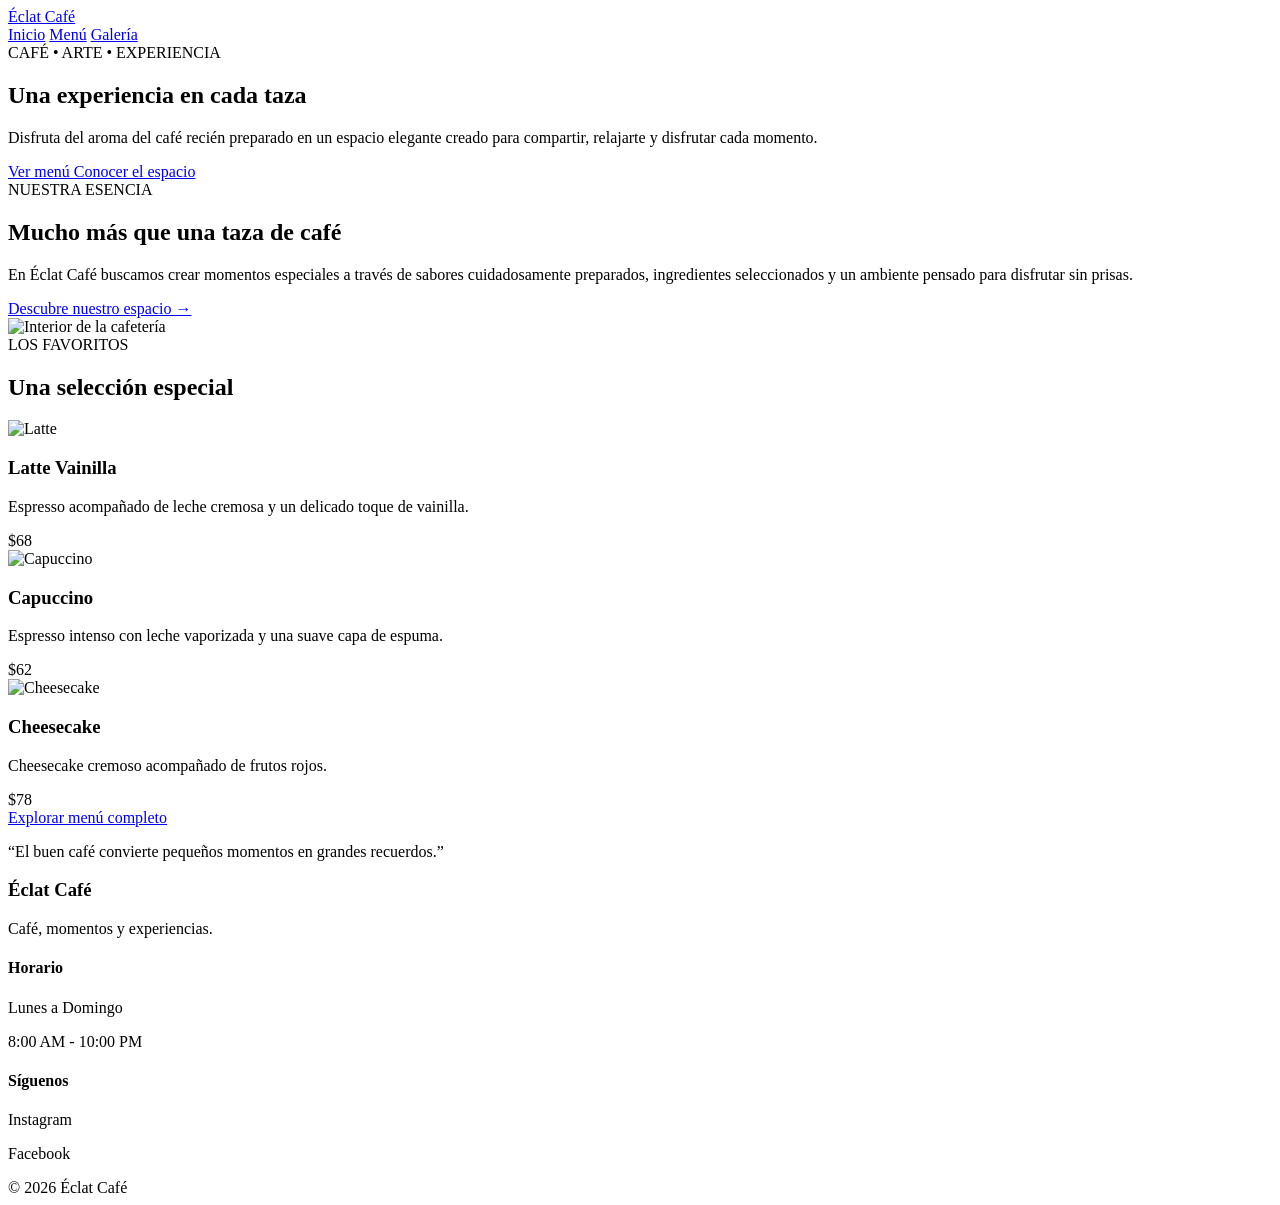
==== index.html @ a0371675 "Create estroctura inicial del proyecto" ====
<!DOCTYPE html>
<html lang="es">
<head>
    <meta charset="UTF-8">
    <meta name="viewport" content="width=device-width, initial-scale=1.0">
    <title>Éclat Café | Inicio</title>

    <link rel="stylesheet" href="css/estilos.css">
</head>

<body>

<header class="header">

    <a href="index.html" class="logo">
        Éclat Café
    </a>

    <nav class="navbar">
        <a href="index.html" class="activo">Inicio</a>
        <a href="menu.html">Menú</a>
        <a href="galeria.html">Galería</a>
    </nav>

</header>

<main>

    <section class="hero">

        <div class="hero-contenido">

            <span class="hero-etiqueta">
                CAFÉ • ARTE • EXPERIENCIA
            </span>

            <h1>
                Una experiencia en cada taza
            </h1>

            <p>
                Disfruta del aroma del café recién preparado
                en un espacio elegante creado para compartir,
                relajarte y disfrutar cada momento.
            </p>

            <div class="hero-botones">

                <a href="menu.html" class="btn-principal">
                    Ver menú
                </a>

                <a href="galeria.html" class="btn-secundario">
                    Conocer el espacio
                </a>

            </div>

        </div>

    </section>

    <section class="bienvenida">

        <div class="bienvenida-texto">

            <span class="titulo-pequeno">
                NUESTRA ESENCIA
            </span>

            <h2>
                Mucho más que una taza de café
            </h2>

            <p>
                En Éclat Café buscamos crear momentos especiales
                a través de sabores cuidadosamente preparados,
                ingredientes seleccionados y un ambiente pensado
                para disfrutar sin prisas.
            </p>

            <a href="galeria.html" class="enlace">
                Descubre nuestro espacio →
            </a>

        </div>

        <div class="bienvenida-imagen">
            <img src="img/interior.jpg" alt="Interior de la cafetería">
        </div>

    </section>

    <section class="destacados">

        <span class="titulo-pequeno">
            LOS FAVORITOS
        </span>

        <h2>
            Una selección especial
        </h2>

        <div class="productos">

            <article class="producto">

                <img src="img/cafe1.jpg" alt="Latte">

                <div class="producto-info">

                    <h3>Latte Vainilla</h3>

                    <p>
                        Espresso acompañado de leche cremosa
                        y un delicado toque de vainilla.
                    </p>

                    <span>$68</span>

                </div>

            </article>

            <article class="producto">

                <img src="img/cafe2.jpg" alt="Capuccino">

                <div class="producto-info">

                    <h3>Capuccino</h3>

                    <p>
                        Espresso intenso con leche vaporizada
                        y una suave capa de espuma.
                    </p>

                    <span>$62</span>

                </div>

            </article>

            <article class="producto">

                <img src="img/postre1.jpg" alt="Cheesecake">

                <div class="producto-info">

                    <h3>Cheesecake</h3>

                    <p>
                        Cheesecake cremoso acompañado
                        de frutos rojos.
                    </p>

                    <span>$78</span>

                </div>

            </article>

        </div>

        <a href="menu.html" class="btn-principal boton-menu">
            Explorar menú completo
        </a>

    </section>

    <section class="frase">

        <p>
            “El buen café convierte pequeños momentos
            en grandes recuerdos.”
        </p>

    </section>

</main>

<footer>

    <div class="footer-contenido">

        <div>
            <h3>Éclat Café</h3>

            <p>
                Café, momentos y experiencias.
            </p>
        </div>

        <div>
            <h4>Horario</h4>

            <p>Lunes a Domingo</p>
            <p>8:00 AM - 10:00 PM</p>
        </div>

        <div>
            <h4>Síguenos</h4>

            <p>Instagram</p>
            <p>Facebook</p>
        </div>

    </div>

    <div class="copyright">
        © 2026 Éclat Café
    </div>

</footer>

<script src="js/script.js"></script>

</body>
</html>
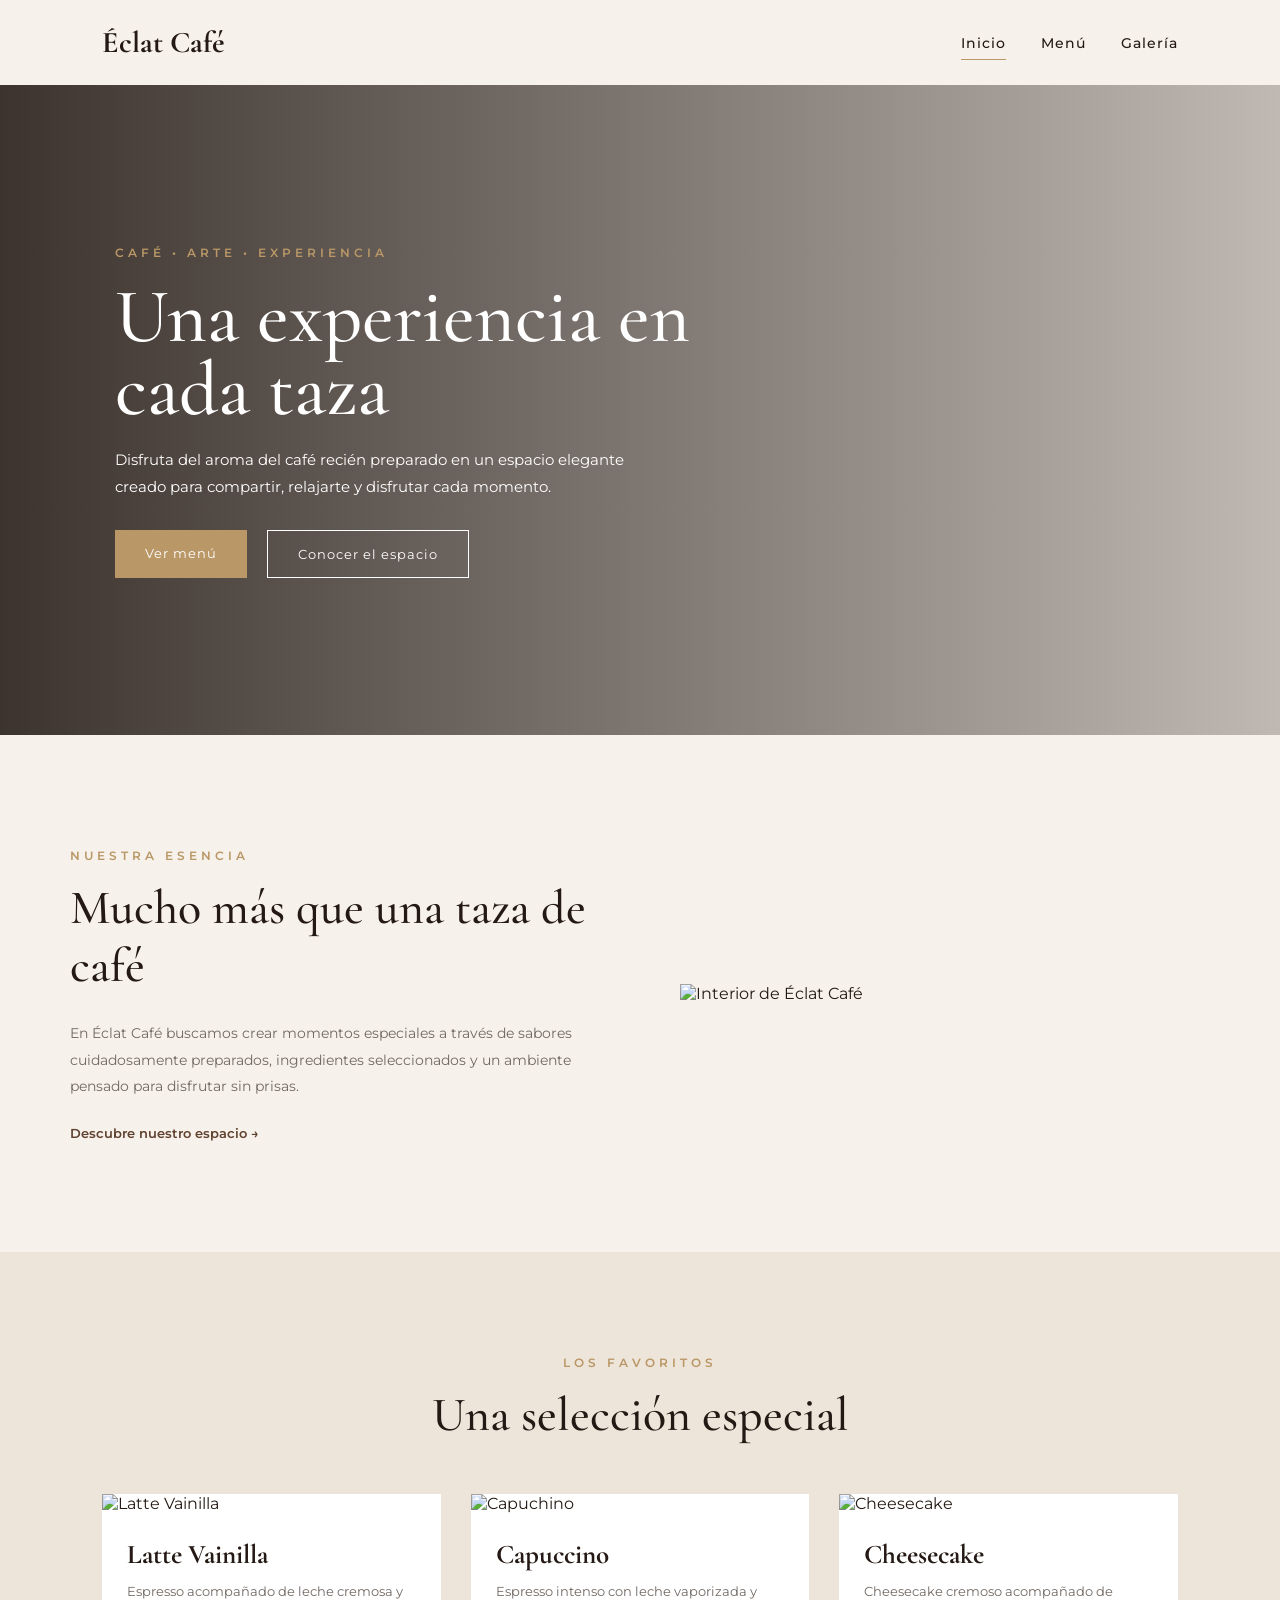
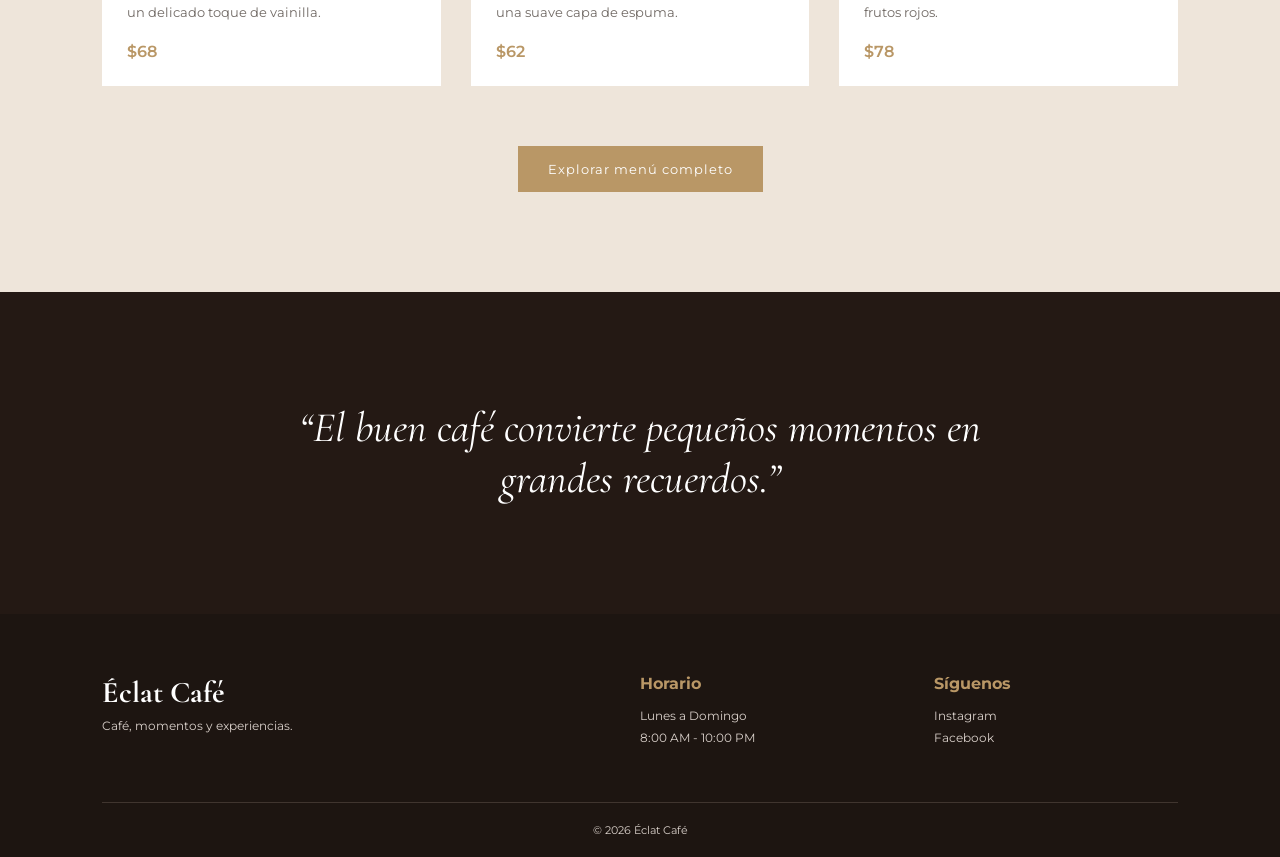
==== commit 861327d2: "Actualiza pagina de inicio e imagenes" ====
--- a/index.html
+++ b/index.html
@@ -85,8 +85,8 @@
 
         </div>
 
-        <div class="bienvenida-imagen">
-            <img src="img/interior.jpg" alt="Interior de la cafetería">
+        <div class="bienvenida-imagen"> 
+            <img src="img/inicio-interior.jpg" alt="Interior de Éclat Café"> 
         </div>
 
     </section>
@@ -105,7 +105,7 @@
 
             <article class="producto">
 
-                <img src="img/cafe1.jpg" alt="Latte">
+                <img src="img/inicio-latte.jpg" alt="Latte Vainilla">
 
                 <div class="producto-info">
 
@@ -124,7 +124,7 @@
 
             <article class="producto">
 
-                <img src="img/cafe2.jpg" alt="Capuccino">
+                <img src="img/inicio-capuchino.jpg" alt="Capuchino">
 
                 <div class="producto-info">
 
@@ -143,7 +143,7 @@
 
             <article class="producto">
 
-                <img src="img/postre1.jpg" alt="Cheesecake">
+                <img src="img/inicio-cheesecake.jpg" alt="Cheesecake">
 
                 <div class="producto-info">
 
--- a/css/estilos.css
+++ b/css/estilos.css
@@ -0,0 +1,596 @@
+@import url('https://fonts.googleapis.com/css2?family=Cormorant+Garamond:wght@400;500;600;700&family=Montserrat:wght@300;400;500;600&display=swap');
+
+:root {
+    --cafe-oscuro: #241914;
+    --cafe: #60412f;
+    --beige: #d5c2aa;
+    --crema: #f6f1ea;
+    --dorado: #b99766;
+    --blanco: #ffffff;
+    --gris: #706964;
+}
+
+* {
+    margin: 0;
+    padding: 0;
+    box-sizing: border-box;
+}
+
+html {
+    scroll-behavior: smooth;
+}
+
+body {
+    background: var(--crema);
+    color: var(--cafe-oscuro);
+    font-family: 'Montserrat', sans-serif;
+}
+
+/* HEADER */
+
+.header {
+    width: 100%;
+    height: 85px;
+
+    display: flex;
+    justify-content: space-between;
+    align-items: center;
+
+    padding: 0 8%;
+
+    background: var(--crema);
+}
+
+.logo {
+    font-family: 'Cormorant Garamond', serif;
+
+    font-size: 30px;
+    font-weight: 700;
+
+    color: var(--cafe-oscuro);
+    text-decoration: none;
+}
+
+.navbar {
+    display: flex;
+    gap: 35px;
+}
+
+.navbar a {
+    position: relative;
+
+    color: var(--cafe-oscuro);
+    text-decoration: none;
+
+    font-size: 14px;
+    font-weight: 500;
+
+    letter-spacing: 1px;
+}
+
+.navbar a::after {
+    content: "";
+
+    position: absolute;
+
+    width: 0;
+    height: 1px;
+
+    bottom: -8px;
+    left: 0;
+
+    background: var(--dorado);
+
+    transition: .3s;
+}
+
+.navbar a:hover::after,
+.navbar .activo::after {
+    width: 100%;
+}
+
+/* HERO */
+
+.hero {
+    min-height: 650px;
+
+    display: flex;
+    align-items: center;
+
+    padding: 0 9%;
+
+    background:
+        linear-gradient(
+            90deg,
+            rgba(28, 18, 13, .85),
+            rgba(28, 18, 13, .25)
+        ),
+        url("../img/portada.jpg");
+
+    background-position: center;
+    background-size: cover;
+}
+
+.hero-contenido {
+    max-width: 650px;
+    color: white;
+}
+
+.hero-etiqueta,
+.titulo-pequeno {
+    color: var(--dorado);
+
+    font-size: 12px;
+
+    letter-spacing: 4px;
+    font-weight: 600;
+}
+
+.hero h1 {
+    margin: 20px 0;
+
+    font-family: 'Cormorant Garamond', serif;
+
+    font-size: clamp(55px, 6vw, 85px);
+    font-weight: 500;
+
+    line-height: .95;
+}
+
+.hero p {
+    max-width: 540px;
+
+    margin-bottom: 30px;
+
+    line-height: 1.8;
+
+    font-size: 15px;
+}
+
+.hero-botones {
+    display: flex;
+    gap: 20px;
+}
+
+/* BOTONES */
+
+.btn-principal,
+.btn-secundario {
+    display: inline-block;
+
+    padding: 15px 30px;
+
+    text-decoration: none;
+
+    font-size: 13px;
+    letter-spacing: 1px;
+
+    transition: .3s;
+}
+
+.btn-principal {
+    background: var(--dorado);
+    color: white;
+}
+
+.btn-principal:hover {
+    background: #a1845d;
+}
+
+.btn-secundario {
+    border: 1px solid white;
+    color: white;
+}
+
+.btn-secundario:hover {
+    background: white;
+    color: var(--cafe-oscuro);
+}
+
+/* BIENVENIDA */
+
+.bienvenida {
+    max-width: 1200px;
+
+    margin: auto;
+
+    padding: 110px 30px;
+
+    display: grid;
+
+    grid-template-columns: 1fr 1fr;
+
+    gap: 80px;
+
+    align-items: center;
+}
+
+.bienvenida-texto h2,
+.destacados h2 {
+    margin: 15px 0 25px;
+
+    font-family: 'Cormorant Garamond', serif;
+
+    font-size: 48px;
+    font-weight: 500;
+}
+
+.bienvenida-texto p {
+    color: var(--gris);
+
+    line-height: 1.9;
+
+    font-size: 14px;
+}
+
+.enlace {
+    display: inline-block;
+
+    margin-top: 25px;
+
+    color: var(--cafe);
+
+    font-size: 13px;
+
+    text-decoration: none;
+
+    font-weight: 600;
+}
+
+.bienvenida-imagen img {
+    width: 100%;
+    height: 500px;
+
+    object-fit: cover;
+}
+
+/* PRODUCTOS */
+
+.destacados {
+    padding: 100px 8%;
+
+    background: #eee5da;
+
+    text-align: center;
+}
+
+.productos {
+    max-width: 1200px;
+
+    margin: 50px auto;
+
+    display: grid;
+
+    grid-template-columns: repeat(3, 1fr);
+
+    gap: 30px;
+
+    text-align: left;
+}
+
+.producto {
+    background: white;
+
+    overflow: hidden;
+}
+
+.producto img {
+    width: 100%;
+    height: 300px;
+
+    object-fit: cover;
+
+    transition: .4s;
+}
+
+.producto:hover img {
+    transform: scale(1.05);
+}
+
+.producto-info {
+    padding: 25px;
+}
+
+.producto h3 {
+    font-family: 'Cormorant Garamond', serif;
+
+    font-size: 27px;
+}
+
+.producto p {
+    margin: 10px 0 20px;
+
+    color: var(--gris);
+
+    font-size: 13px;
+
+    line-height: 1.6;
+}
+
+.producto span {
+    color: var(--dorado);
+
+    font-weight: 600;
+}
+
+.boton-menu {
+    margin-top: 10px;
+}
+
+/* FRASE */
+
+.frase {
+    padding: 110px 20px;
+
+    background: var(--cafe-oscuro);
+
+    text-align: center;
+}
+
+.frase p {
+    max-width: 800px;
+
+    margin: auto;
+
+    color: white;
+
+    font-family: 'Cormorant Garamond', serif;
+
+    font-size: 42px;
+
+    font-style: italic;
+}
+
+/* ENCABEZADO INTERNO */
+
+.encabezado-pagina {
+    padding: 100px 20px;
+
+    background: var(--cafe-oscuro);
+
+    color: white;
+
+    text-align: center;
+}
+
+.encabezado-pagina span {
+    color: var(--dorado);
+
+    font-size: 11px;
+
+    letter-spacing: 4px;
+}
+
+.encabezado-pagina h1 {
+    margin: 15px;
+
+    font-family: 'Cormorant Garamond', serif;
+
+    font-size: 65px;
+
+    font-weight: 500;
+}
+
+.encabezado-pagina p {
+    max-width: 600px;
+
+    margin: auto;
+
+    line-height: 1.7;
+
+    font-size: 14px;
+}
+
+/* MENÚ */
+
+.menu {
+    max-width: 1000px;
+
+    margin: auto;
+
+    padding: 100px 30px;
+}
+
+.menu h2 {
+    margin: 60px 0 30px;
+
+    padding-bottom: 12px;
+
+    border-bottom: 1px solid var(--beige);
+
+    font-family: 'Cormorant Garamond', serif;
+
+    font-size: 40px;
+}
+
+.menu h2:first-child {
+    margin-top: 0;
+}
+
+.menu-grid {
+    display: grid;
+
+    grid-template-columns: repeat(2, 1fr);
+
+    gap: 20px 50px;
+}
+
+.menu-item {
+    display: flex;
+
+    justify-content: space-between;
+
+    gap: 20px;
+
+    padding: 20px 0;
+}
+
+.menu-item h3 {
+    font-family: 'Cormorant Garamond', serif;
+
+    font-size: 23px;
+}
+
+.menu-item p {
+    margin-top: 6px;
+
+    color: var(--gris);
+
+    font-size: 12px;
+}
+
+.menu-item span {
+    color: var(--dorado);
+
+    font-weight: 600;
+}
+
+/* GALERÍA */
+
+.galeria {
+    max-width: 1200px;
+
+    margin: auto;
+
+    padding: 100px 30px;
+
+    display: grid;
+
+    grid-template-columns: repeat(3, 1fr);
+
+    gap: 20px;
+}
+
+.galeria img {
+    width: 100%;
+    height: 350px;
+
+    object-fit: cover;
+
+    cursor: pointer;
+
+    transition: .3s;
+}
+
+.galeria img:hover {
+    transform: scale(.97);
+
+    opacity: .85;
+}
+
+/* FOOTER */
+
+footer {
+    padding: 60px 8% 20px;
+
+    background: #1d1511;
+
+    color: #d9d0ca;
+}
+
+.footer-contenido {
+    display: grid;
+
+    grid-template-columns: 2fr 1fr 1fr;
+
+    gap: 50px;
+
+    max-width: 1200px;
+
+    margin: auto;
+}
+
+.footer-contenido h3 {
+    color: white;
+
+    font-family: 'Cormorant Garamond', serif;
+
+    font-size: 30px;
+}
+
+.footer-contenido h4 {
+    color: var(--dorado);
+
+    margin-bottom: 15px;
+}
+
+.footer-contenido p {
+    margin: 7px 0;
+
+    font-size: 12px;
+}
+
+.copyright {
+    margin-top: 50px;
+
+    padding-top: 20px;
+
+    border-top: 1px solid #40352f;
+
+    text-align: center;
+
+    font-size: 11px;
+}
+
+/* RESPONSIVE */
+
+@media (max-width: 800px) {
+
+    .header {
+        padding: 0 5%;
+    }
+
+    .navbar {
+        gap: 15px;
+    }
+
+    .hero {
+        min-height: 570px;
+    }
+
+    .hero h1 {
+        font-size: 50px;
+    }
+
+    .bienvenida {
+        grid-template-columns: 1fr;
+    }
+
+    .productos {
+        grid-template-columns: 1fr;
+    }
+
+    .menu-grid {
+        grid-template-columns: 1fr;
+    }
+
+    .galeria {
+        grid-template-columns: 1fr 1fr;
+    }
+
+    .footer-contenido {
+        grid-template-columns: 1fr;
+    }
+
+}
+
+@media (max-width: 500px) {
+
+    .logo {
+        font-size: 22px;
+    }
+
+    .navbar a {
+        font-size: 11px;
+    }
+
+    .hero-botones {
+        flex-direction: column;
+        align-items: flex-start;
+    }
+
+    .galeria {
+        grid-template-columns: 1fr;
+    }
+
+}
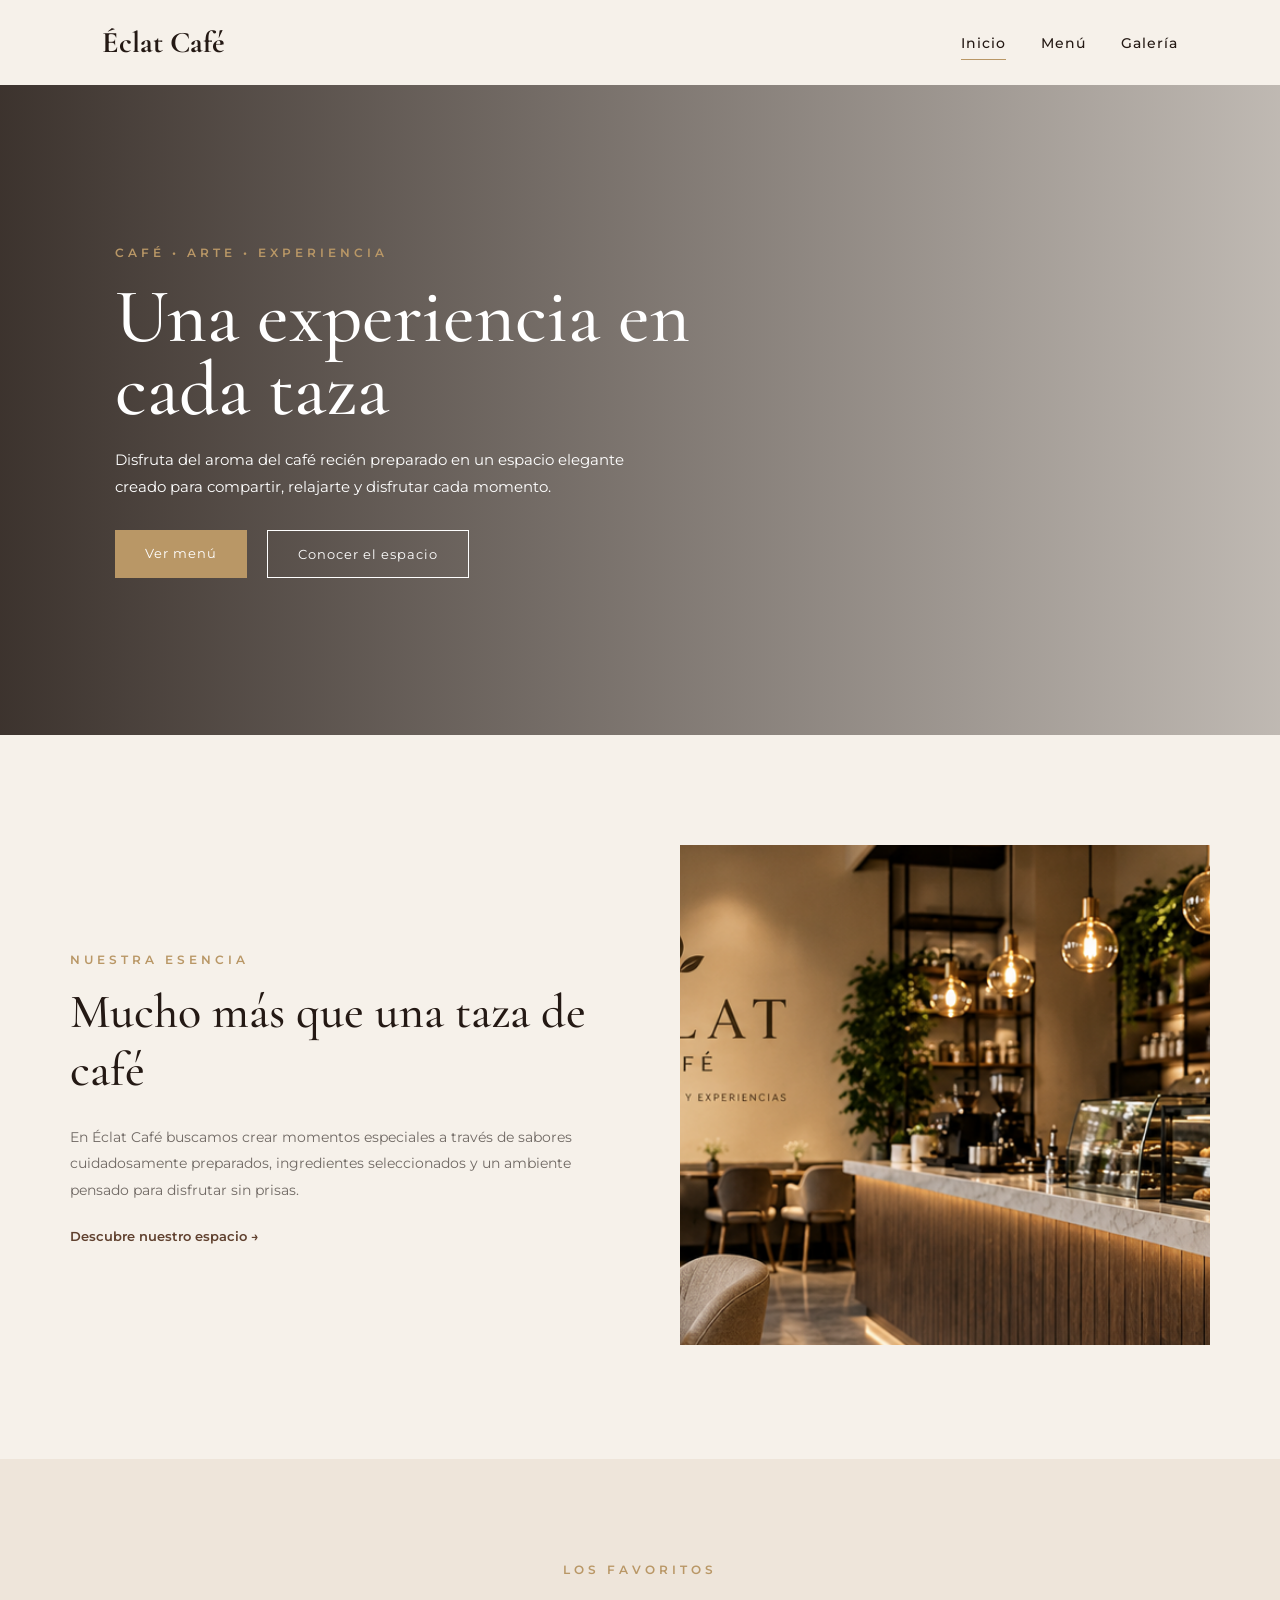
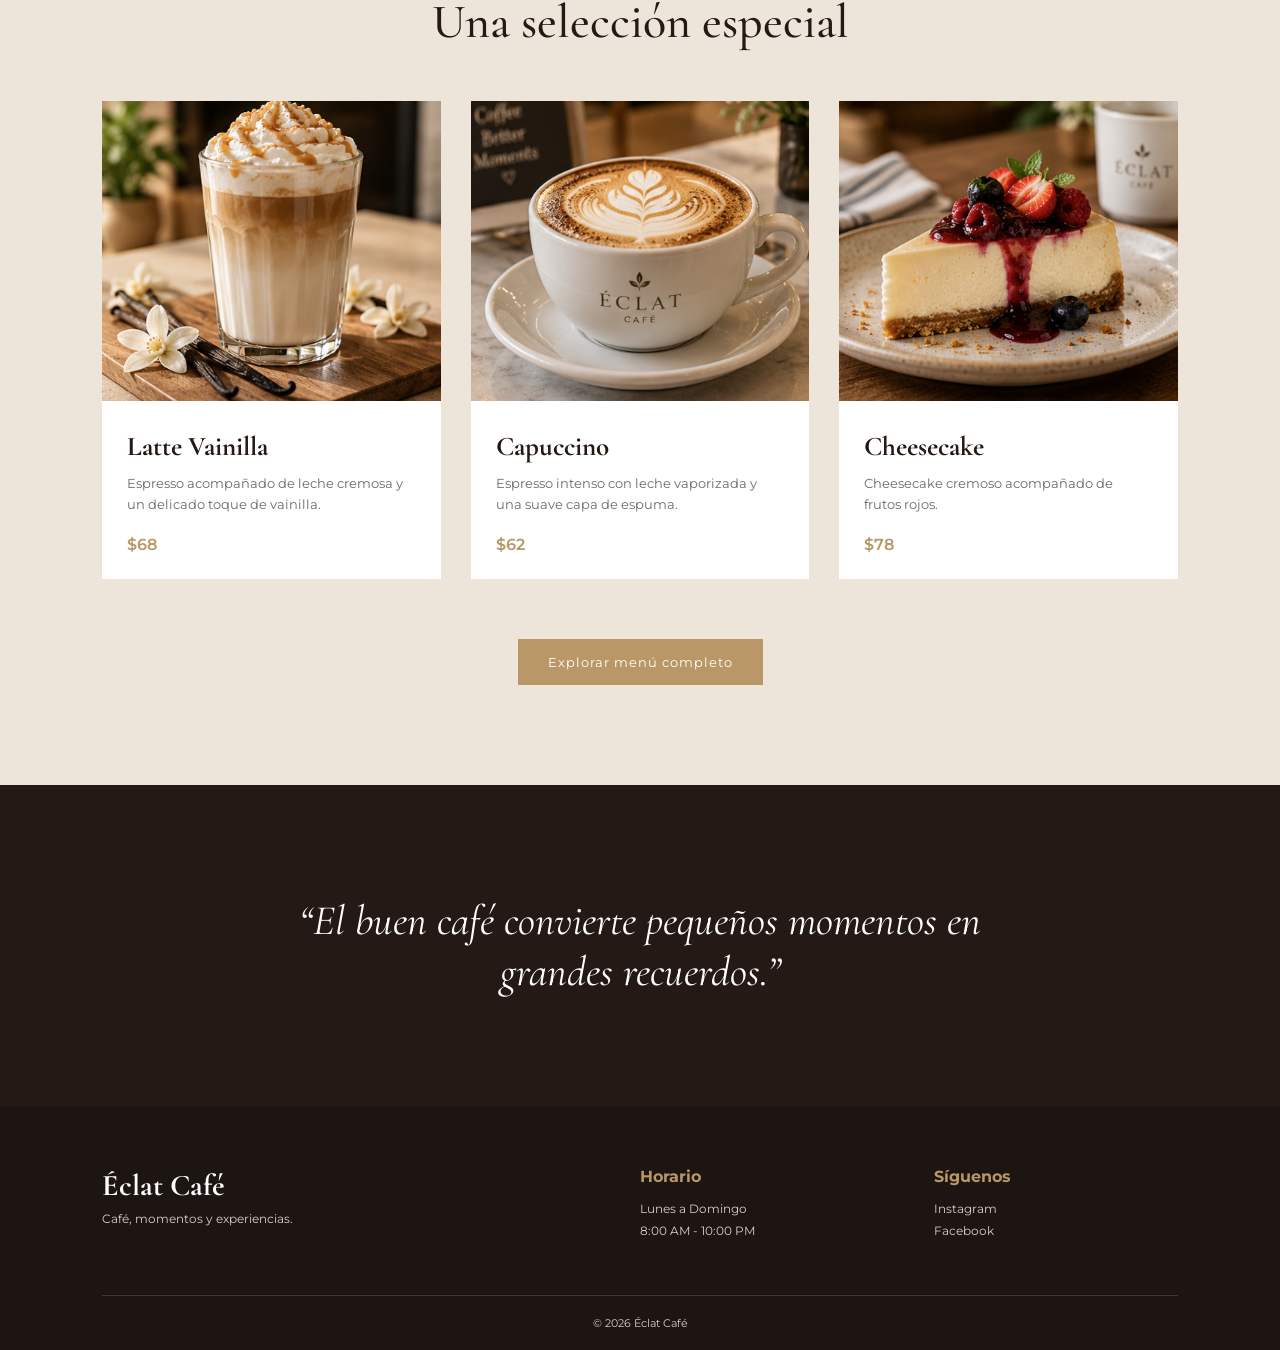
==== commit c022f52f: "Corrige rutas de imagenes del inicio" ====
--- a/index.html
+++ b/index.html
@@ -86,7 +86,7 @@
         </div>
 
         <div class="bienvenida-imagen"> 
-            <img src="img/inicio-interior.jpg" alt="Interior de Éclat Café"> 
+            <img src="img/inicio-interior.png" alt="Interior de Éclat Café"> 
         </div>
 
     </section>
@@ -105,7 +105,7 @@
 
             <article class="producto">
 
-                <img src="img/inicio-latte.jpg" alt="Latte Vainilla">
+                <img src="img/inicio-latte.png" alt="Latte Vainilla">
 
                 <div class="producto-info">
 
@@ -124,7 +124,7 @@
 
             <article class="producto">
 
-                <img src="img/inicio-capuchino.jpg" alt="Capuchino">
+                <img src="img/inicio-capuchino.png" alt="Capuchino">
 
                 <div class="producto-info">
 
@@ -143,7 +143,7 @@
 
             <article class="producto">
 
-                <img src="img/inicio-cheesecake.jpg" alt="Cheesecake">
+                <img src="img/inicio-cheesecake.png" alt="Cheesecake">
 
                 <div class="producto-info">
 
